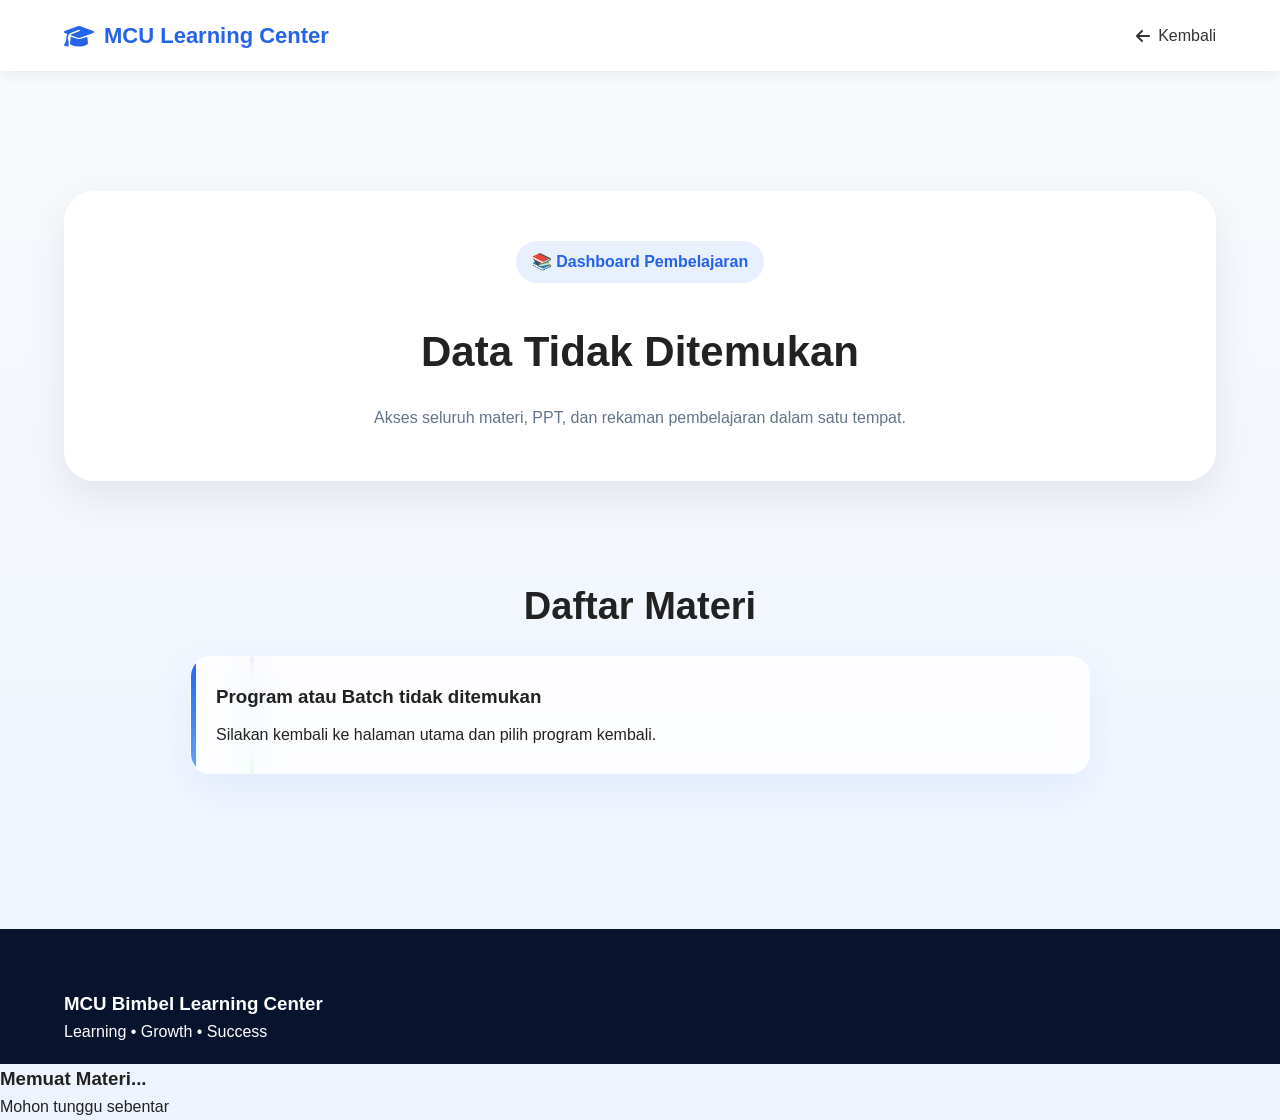
==== dashboard.html @ 76583310 "Update dashboard.html" ====
<!DOCTYPE html>
<html lang="id">

<head>

<meta charset="UTF-8">
<meta name="viewport" content="width=device-width, initial-scale=1.0">

<title>Dashboard Pembelajaran</title>

<link rel="stylesheet" href="style.css">

<link
href="https://cdnjs.cloudflare.com/ajax/libs/font-awesome/6.5.1/css/all.min.css"
rel="stylesheet">

</head>

<body>

<!-- NAVBAR -->

<nav class="navbar">

<div class="container nav-content">

<div class="logo">

<i class="fa-solid fa-graduation-cap"></i>
MCU Learning Center

</div>

<a href="index.html" class="back-btn">

<i class="fa-solid fa-arrow-left"></i>
Kembali

</a>

</div>

</nav>

<!-- HEADER DASHBOARD -->

<section class="dashboard-hero">

<div class="container">

<div class="dashboard-card">

<div class="dashboard-badge">

📚 Dashboard Pembelajaran

</div>

<h1 id="dashboardTitle">

Loading...

</h1>

<p>

Akses seluruh materi, PPT,
dan rekaman pembelajaran
dalam satu tempat.

</p>

</div>

</div>

</section>

<!-- MATERI -->

<section class="section">

<div class="container">

<h2>

Daftar Materi

</h2>

<div class="timeline-modern">

<div id="timeline">

</div>

</div>

</div>

</section>

<!-- FOOTER -->

<footer>

<div class="container">

<h3>

MCU Bimbel Learning Center

</h3>

<p>

Learning • Growth • Success

</p>

</div>

</footer>

<script>

const API_URL =
"https://script.google.com/macros/s/AKfycbwVinCt06UJxDWd9yLcsHuWJWqrCDmBwEvQCxoLQ9MLCGVzFSXg93Bk9f0joIGJ3cC_/exec";

async function loadDashboard() {

const params =
new URLSearchParams(
window.location.search
);

const program =
params.get("program");

const batch =
params.get("batch");

console.log("PROGRAM:", program);
console.log("BATCH:", batch);

if(!program || !batch){

    document
    .getElementById("dashboardTitle")
    .innerText =
    "Data Tidak Ditemukan";

    document
    .getElementById("timeline")
    .innerHTML = `
    <div class="timeline-item">
        <h3>Program atau Batch tidak ditemukan</h3>
        <p>
            Silakan kembali ke halaman utama
            dan pilih program kembali.
        </p>
    </div>
    `;

    return;
}

document
.getElementById("dashboardTitle")
.innerText =
program + " - " + batch;

try {

const response =
await fetch(API_URL);

const data =
await response.json();

const materi =
data.materi.filter(item =>

item.program === program &&
item.bulan === batch

);

let html = "";

materi.forEach((item,index) => {

html += `

<div class="timeline-row">

    <div class="timeline-marker">

        <div class="timeline-number">

            ${(index + 1).toString().padStart(2,'0')}

        </div>

    </div>

    <div class="timeline-item modern">

        <div class="tanggal">

            📅 ${item.tanggal}

        </div>

        <h3>

            Pertemuan ${item.pertemuan}

        </h3>

        <p>

            ${item.materi}

        </p>

        <div class="btn-group">

            <a
            href="${item.ppt}"
            target="_blank"
            class="btn ppt">

                📄 PPT

            </a>

            <a
            href="${item.rekaman}"
            target="_blank"
            class="btn video">

                ▶ Rekaman

            </a>

        </div>

    </div>

</div>

`;

});



document
.getElementById("timeline")
.innerHTML =
html;

}
catch(error){

console.error(error);

}

}

loadDashboard();

</script>

</body>

<div id="loadingScreen">

    <div class="loader"></div>

    <h3>Memuat Materi...</h3>

    <p>Mohon tunggu sebentar</p>

</div>

</html>
---- style.css ----
*{
margin:0;
padding:0;
box-sizing:border-box;
scroll-behavior:smooth;
}

body{
font-family:Inter,Arial,sans-serif;
background:#f7f9fc;
color:#222;
line-height:1.6;
}

.container{
width:90%;
max-width:1200px;
margin:auto;
}

/* =========================
   NAVBAR
========================= */

.navbar{
background:white;
position:sticky;
top:0;
z-index:999;
box-shadow:0 2px 15px rgba(0,0,0,.08);
}

.nav-content{
display:flex;
justify-content:space-between;
align-items:center;
padding:18px 0;
}

.logo{
font-size:22px;
font-weight:700;
color:#2563eb;
}

.navbar ul{
display:flex;
gap:20px;
list-style:none;
}

.navbar a{
text-decoration:none;
color:#333;
font-weight:500;
}

/* =========================
   HERO
========================= */

.hero{
min-height:90vh;
display:flex;
justify-content:center;
align-items:center;
text-align:center;
background:
linear-gradient(
135deg,
#2563eb,
#1e40af
);
color:white;
}

.hero-content{
max-width:850px;
padding:20px;
}

.badge{
display:inline-block;
padding:8px 16px;
background:rgba(255,255,255,.2);
border-radius:50px;
margin-bottom:20px;
}

.hero h1{
font-size:60px;
margin-bottom:20px;
}

.hero p{
font-size:22px;
line-height:1.8;
}

.hero-buttons{
margin-top:30px;
}

.btn-primary,
.btn-secondary{
padding:15px 25px;
border-radius:12px;
text-decoration:none;
margin:0 10px;
display:inline-block;
font-weight:600;
}

.btn-primary{
background:white;
color:#2563eb;
}

.btn-secondary{
border:2px solid white;
color:white;
}

/* =========================
   STATS
========================= */

.stats{
display:grid;
grid-template-columns:repeat(auto-fit,minmax(250px,1fr));
gap:20px;
width:90%;
max-width:1200px;
margin:-50px auto 0;
}

.stat-card{
background:white;
padding:30px;
border-radius:20px;
text-align:center;
box-shadow:0 5px 25px rgba(0,0,0,.08);
}

/* =========================
   SECTION
========================= */

.section{
padding:35px 0;
}

.section h2{
text-align:center;
margin-bottom:20px;
font-size:38px;
}

/* =========================
   FLOW
========================= */

.flow-grid{
display:grid;
grid-template-columns:repeat(auto-fit,minmax(250px,1fr));
gap:25px;
}

.flow-card{
background:white;
padding:30px;
border-radius:20px;
text-align:center;
box-shadow:0 5px 25px rgba(0,0,0,.08);
}

/* =========================
   PROGRAM
========================= */

.program-grid{
display:grid;
grid-template-columns:repeat(auto-fit,minmax(300px,1fr));
gap:25px;
}

.program-card{
background:white;
padding:30px;
border-radius:20px;
text-align:center;
box-shadow:0 5px 25px rgba(0,0,0,.08);
}

.icon{
font-size:50px;
color:#2563eb;
margin-bottom:20px;
}

.program-card button{
margin-top:20px;
padding:12px 20px;
border:none;
background:#2563eb;
color:white;
border-radius:10px;
cursor:pointer;
transition:.3s;
}

.program-card button:disabled{
opacity:.8;
cursor:not-allowed;
transform:scale(.98);
}
/* =========================
   PORTAL
========================= */

.portal-header{
text-align:center;
margin-bottom:40px;
}

.portal-header p{
color:#666;
}

.batch-grid{
display:grid;
grid-template-columns:repeat(auto-fit,minmax(280px,1fr));
gap:25px;
}

.batch-card{
background:white;
padding:30px;
border-radius:20px;
text-align:center;
box-shadow:0 5px 25px rgba(0,0,0,.08);
}

.batch-card h3{
margin-bottom:10px;
}

.batch-card p{
color:#666;
margin-bottom:15px;
}

.batch-card button{
padding:12px 20px;
border:none;
background:#2563eb;
color:white;
border-radius:10px;
cursor:pointer;
}

/* =========================
   ACCESS CODE
========================= */

.access-card{
max-width:600px;
margin:auto;
background:white;
padding:40px;
border-radius:20px;
box-shadow:0 5px 25px rgba(0,0,0,.08);
text-align:center;
}

.access-card p{
margin-bottom:20px;
color:#666;
}

.access-card input{
width:100%;
padding:15px;
border:1px solid #ddd;
border-radius:10px;
font-size:16px;
}

.access-card button{
width:100%;
margin-top:15px;
padding:15px;
border:none;
background:#2563eb;
color:white;
border-radius:10px;
cursor:pointer;
}

/* =========================
   DASHBOARD
========================= */

.dashboard-header{
text-align:center;
margin-bottom:40px;
}

.dashboard-header p{
color:#666;
}

.timeline-item{
background:white;
padding:25px;
border-radius:20px;
margin-bottom:20px;
box-shadow:0 5px 25px rgba(0,0,0,.08);
}

.tanggal{
font-weight:700;
color:#2563eb;
margin-bottom:10px;
}

.timeline-item h3{
margin-bottom:10px;
}

.btn-group{
margin-top:20px;
}

.btn{
display:inline-block;
padding:12px 20px;
border-radius:10px;
text-decoration:none;
color:white;
margin-right:10px;
}

.ppt{
background:#16a34a;
}

.video{
background:#dc2626;
}

/* =========================
   FAQ
========================= */

.faq-item{
background:white;
padding:20px;
margin-bottom:15px;
border-radius:15px;
box-shadow:0 5px 25px rgba(0,0,0,.05);
}

/* =========================
   FOOTER
========================= */

footer{

background:#08142d;
color:white;

margin-top:100px;
padding:60px 0 20px;

}

.footer-grid{

display:grid;

grid-template-columns:
2fr 1fr 1fr;

gap:50px;

}

.footer-brand p{

margin-top:15px;
color:#cbd5e1;
line-height:1.8;

}

.footer-menu h4,
.footer-contact h4{

margin-bottom:20px;

}

.footer-menu ul{

list-style:none;
padding:0;

}

.footer-menu li{

margin-bottom:12px;

}

.footer-menu a{

color:#cbd5e1;
text-decoration:none;

transition:.3s;

}

.footer-menu a:hover{

color:white;

}

.footer-contact p{

margin-bottom:12px;
color:#cbd5e1;

}

.footer-contact i{

margin-right:8px;
color:#3b82f6;

}

.footer-bottom{

margin-top:40px;
padding-top:20px;

border-top:
1px solid rgba(255,255,255,.1);

text-align:center;

color:#94a3b8;

font-size:14px;

}

@media(max-width:768px){

.footer-grid{

grid-template-columns:1fr;
text-align:center;

}

}

/* =========================
   UTILITY
========================= */

.hidden{
display:none !important;
}

/* =========================
   MOBILE
========================= */

@media(max-width:768px){

.hero h1{
font-size:40px;
}

.hero p{
font-size:18px;
}

.nav-content{
flex-direction:column;
gap:15px;
}

.navbar ul{
flex-wrap:wrap;
justify-content:center;
}

.section{
padding:35px 0;
}

.section h2{
font-size:20px;
}

.btn-primary,
.btn-secondary{
display:block;
margin:10px auto;
max-width:250px;
}

}

:root{
--primary:#2563eb;
--secondary:#3b82f6;
--bg:#f8fafc;
--card:#ffffff;
--shadow:0 15px 40px rgba(37,99,235,.08);
}

body{
background:
linear-gradient(
180deg,
#f8fafc,
#eef4ff
);
}

/* HERO PREMIUM */

.hero{
position:relative;
overflow:hidden;
}

.hero::before{
content:"";
position:absolute;
width:600px;
height:600px;
background:rgba(255,255,255,.08);
border-radius:50%;
top:-200px;
right:-150px;
filter:blur(30px);
}

.hero::after{
content:"";
position:absolute;
width:400px;
height:400px;
background:rgba(255,255,255,.05);
border-radius:50%;
bottom:-150px;
left:-100px;
filter:blur(30px);
}

/* FLOATING CIRCLES */

.floating-circle{
position:absolute;
border-radius:50%;
background:rgba(255,255,255,.08);
backdrop-filter:blur(20px);
animation:float 8s infinite ease-in-out;
}

.c1{
width:120px;
height:120px;
top:20%;
left:10%;
}

.c2{
width:200px;
height:200px;
right:10%;
top:30%;
animation-delay:2s;
}

.c3{
width:90px;
height:90px;
bottom:15%;
left:20%;
animation-delay:4s;
}

@keyframes float{

0%{
transform:translateY(0px);
}

50%{
transform:translateY(-25px);
}

100%{
transform:translateY(0px);
}

}

/* GLASS CARD */

.program-card,
.flow-card,
.stat-card,
.batch-card,
.timeline-item,
.access-card,
.faq-item{

background:
rgba(255,255,255,.8);

backdrop-filter:
blur(15px);

border:
1px solid rgba(255,255,255,.4);

box-shadow:
var(--shadow);

transition:
all .35s ease;

}

/* PREMIUM HOVER */

.program-card:hover,
.batch-card:hover,
.timeline-item:hover,
.flow-card:hover,
.stat-card:hover{

transform:
translateY(-8px);

box-shadow:
0 25px 50px rgba(37,99,235,.15);

}

/* ICON ANIMATION */

.icon{

transition:.4s;

}

.program-card:hover .icon{

transform:
scale(1.15)
rotate(8deg);

}

/* BUTTON PREMIUM */

.program-card button,
.batch-card button,
.access-card button,
.btn{

position:relative;
overflow:hidden;

background:
linear-gradient(
135deg,
#2563eb,
#3b82f6
);

border:none;

box-shadow:
0 10px 20px rgba(37,99,235,.2);

transition:.3s;

}

.program-card button:hover,
.batch-card button:hover,
.access-card button:hover,
.btn:hover{

transform:
translateY(-2px);

box-shadow:
0 15px 30px rgba(37,99,235,.35);

}

/* LOGO */

.logo{

display:flex;
align-items:center;
gap:10px;

}

.logo i{

font-size:24px;

}

/* DASHBOARD BADGE */

.dashboard-badge{

display:inline-block;

padding:8px 16px;

background:
rgba(37,99,235,.1);

color:
#2563eb;

border-radius:
999px;

font-weight:
600;

margin-bottom:
15px;

}

/* TIMELINE */

.timeline-item{

position:relative;

overflow:hidden;

}

.timeline-item::before{

content:"";

position:absolute;

top:0;
left:0;

width:5px;
height:100%;

background:
linear-gradient(
180deg,
#2563eb,
#60a5fa
);

}

/* SCROLL ANIMATION */

.section{

animation:
fadeUp .8s ease;

}

@keyframes fadeUp{

from{

opacity:0;
transform:translateY(30px);

}

to{

opacity:1;
transform:translateY(0);

}

}

/* NAVBAR PREMIUM */

.navbar{

backdrop-filter:
blur(20px);

background:
rgba(255,255,255,.9);

}

/* HERO TITLE */

.hero h1{

font-size:
72px;

font-weight:
800;

line-height:
1.1;

}

.hero p{

max-width:
700px;

margin:auto;

}

/* MOBILE */

@media(max-width:768px){

.hero h1{

font-size:42px;

}

.hero{

padding:100px 20px;

}

.floating-circle{

display:none;

}

}

/* ==========================
   MODAL SYSTEM
========================== */

.modal{

position:fixed;
top:0;
left:0;

width:100%;
height:100%;

display:flex;
justify-content:center;
align-items:center;

background:
rgba(0,0,0,.55);

backdrop-filter:
blur(10px);

z-index:99999;

animation:
fadeModal .3s ease;

}

.modal-content{

position:relative;

width:90%;
max-width:900px;

max-height:80vh;

overflow-y:auto;

padding:40px;

background:white;

border-radius:30px;

box-shadow:
0 25px 60px rgba(0,0,0,.25);

animation:
popup .3s ease;

}

.access-modal{

width:90%;
max-width:500px;

padding:45px;

text-align:center;

border-radius:30px;

background:white;

}

.access-icon{

width:90px;
height:90px;

margin:0 auto 25px;

display:flex;
justify-content:center;
align-items:center;

font-size:32px;

color:white;

border-radius:25px;

background:
linear-gradient(
135deg,
#2563eb,
#60a5fa
);

box-shadow:
0 15px 35px rgba(37,99,235,.25);

}

.access-modal h2{

font-size:34px;
font-weight:800;

margin-bottom:10px;

}

.access-modal p{

font-size:16px;

line-height:1.7;

color:#64748b;

margin-bottom:25px;

}

#kodeInput{

width:100%;

height:60px;

padding:0 20px;

font-size:16px;

border-radius:18px;

border:2px solid #e5e7eb;

background:#f8fafc;

margin-bottom:20px;

}

#kodeInput:focus{

outline:none;

border-color:#2563eb;

box-shadow:
0 0 0 5px rgba(37,99,235,.15);

}

.access-modal button{

width:100%;

height:60px;

border:none;

border-radius:18px;

font-size:17px;
font-weight:700;

color:white;

cursor:pointer;

background:
linear-gradient(
135deg,
#2563eb,
#3b82f6
);

transition:.3s;

}

.access-modal button:hover{

transform:translateY(-3px);

box-shadow:
0 15px 35px rgba(37,99,235,.3);

}

.close-modal{

position:absolute;

top:15px;
right:25px;

font-size:35px;

cursor:pointer;

color:#666;

transition:.3s;

}

.close-modal:hover{

color:#2563eb;
transform:rotate(90deg);

}

@keyframes fadeModal{

from{

opacity:0;

}

to{

opacity:1;

}

}

@keyframes popup{

from{

transform:scale(.9);
opacity:0;

}

to{

transform:scale(1);
opacity:1;

}

}

/* ==========================
   ACCESS MODAL PREMIUM
========================== */

.access-modal{

max-width:650px;
padding:50px;

}

.access-icon{

width:90px;
height:90px;

margin:0 auto 25px;

display:flex;
justify-content:center;
align-items:center;

border-radius:50%;

background:
linear-gradient(
135deg,
#2563eb,
#60a5fa
);

color:white;

font-size:35px;

box-shadow:
0 15px 30px rgba(37,99,235,.25);

}

.access-modal h2{

font-size:42px;
margin-bottom:10px;
text-align:center;

}

.access-modal p{

text-align:center;
font-size:18px;
color:#6b7280;
margin-bottom:25px;

}

#kodeInput{

width:100%;
height:60px;

padding:0 20px;

font-size:18px;

border:2px solid #e5e7eb;

border-radius:16px;

outline:none;

transition:.3s;

}

#kodeInput:focus{

border-color:#2563eb;

box-shadow:
0 0 0 5px
rgba(37,99,235,.15);

}

.access-modal button{

width:100%;
height:60px;

margin-top:20px;

border:none;

border-radius:16px;

font-size:18px;
font-weight:600;

cursor:pointer;

background:
linear-gradient(
135deg,
#2563eb,
#3b82f6
);

color:white;

transition:.3s;

}

.access-modal button:hover{

transform:translateY(-2px);

box-shadow:
0 15px 30px rgba(37,99,235,.3);

}

/* DASHBOARD PAGE */

.dashboard-hero{

padding:120px 0 60px;

}

.dashboard-card{

background:white;
padding:50px;
border-radius:30px;

text-align:center;

box-shadow:
0 15px 40px rgba(0,0,0,.08);

}

.dashboard-card h1{

font-size:42px;
margin:20px 0;

}

.dashboard-card p{

color:#64748b;

}

.back-btn{

text-decoration:none;

color:#2563eb;

font-weight:600;

display:flex;
align-items:center;
gap:8px;

}



/* =========================
   TIMELINE PREMIUM
========================= */

#timeline{
position:relative;
max-width:900px;
margin:auto;
}

#timeline::before{

content:"";

position:absolute;

left:60px;
top:0;
bottom:0;

width:4px;

background:
linear-gradient(
180deg,
#7c3aed,
#06b6d4,
#22c55e
);

border-radius:999px;

}

.timeline-row{
display:flex;
align-items:center;
gap:18px;
margin-bottom:40px;
}

.timeline-marker{

width:48px;

display:flex;
justify-content:center;
align-items:center;

flex-shrink:0;

position:relative;
z-index:5;

}

.timeline-number{

width:60px;
height:60px;

border-radius:50%;

display:flex;
align-items:center;
justify-content:center;

font-size:24px;
font-weight:700;

color:white;

background:
linear-gradient(
135deg,
#7c3aed,
#3b82f6
);

box-shadow:
0 15px 30px rgba(59,130,246,.25);

}

.timeline-item.modern{
padding:25px 30px;
min-height:180px;
}

.timeline-item.modern:hover{

transform:translateY(-8px);

}

.timeline-item.modern::after{

content:"📚";

position:absolute;

right:35px;
top:50%;

transform:translateY(-50%);

font-size:70px;

opacity:.08;

background:none;

width:auto;
height:auto;

}

.timeline-item.modern h3{

font-size:36px;
margin:15px 0;

}

.timeline-item.modern p{

font-size:28px;
color:#64748b;

margin-bottom:20px;

}

.tanggal{

display:inline-block;

padding:10px 18px;

border-radius:999px;

background:#eef2ff;

font-weight:600;

color:#2563eb;

}

@media(max-width:768px){

#timeline::before{

left:60px;

}

.timeline-row{

gap:15px;

}

.timeline-marker{

width:60px;

}

.timeline-number{

width:50px;
height:50px;

font-size:18px;
}

.timeline-item.modern h3{

font-size:22px;

}

.timeline-item.modern p{

font-size:28px;

}

}

.btn-group .btn{

padding:14px 22px;

font-size:15px;

font-weight:600;

border-radius:12px;

min-width:140px;

}


/* FAQ ACCORDION */

.faq-item{

background:white;
border-radius:20px;
overflow:hidden;
margin-bottom:20px;

box-shadow:
0 5px 25px rgba(0,0,0,.05);

}

.faq-question{
width:100%;
background:none;
border:none;
cursor:pointer;

display:flex;
justify-content:space-between;
align-items:center;

font-size:22px;
font-weight:700;

padding:10px 0;
}

.faq-answer{
max-height:0;
overflow:hidden;
transition:.3s;
}

.faq-item.active .faq-answer{
max-height:200px;
padding-top:15px;
}

.faq-question i{
transition:.3s;
}

.faq-item.active .faq-question i{
transform:rotate(180deg);
}

/* =========================
   ABOUT SECTION
========================= */

.about-card{

background:white;
border-radius:30px;

padding:70px;

box-shadow:
0 20px 60px rgba(0,0,0,.08);

display:grid;

grid-template-columns:
1.2fr .8fr;

gap:60px;

align-items:center;

}

.about-left h2{

font-size:48px;

line-height:1.2;

margin:20px 0;

}

.about-left p{

font-size:18px;

line-height:1.9;

color:#64748b;

max-width:650px;

margin:0 auto 20px;

text-align:center;

}

.about-left{

display:flex;

flex-direction:column;

justify-content:center;

text-align:center;

}

.section-badge{

display:inline-block;

padding:10px 18px;

border-radius:999px;

background:#dbeafe;

color:#2563eb;

font-weight:600;

font-size:14px;

}

.about-features{

display:grid;

grid-template-columns:
repeat(2,1fr);

gap:15px;

margin-top:30px;

max-width:650px;

margin-left:auto;

margin-right:auto;

}

.about-features div{

background:#f8fafc;

padding:18px;

border-radius:15px;

font-weight:600;

transition:.3s;

}

.about-features div:hover{

transform:translateY(-4px);

background:#eff6ff;

}

.about-right{

text-align:center;

}

.about-illustration{

width:220px;

height:220px;

margin:auto;

border-radius:50%;

background:
linear-gradient(
135deg,
#2563eb,
#60a5fa
);

display:flex;

align-items:center;

justify-content:center;

font-size:90px;

color:white;

box-shadow:
0 20px 50px rgba(37,99,235,.3);

margin-bottom:25px;

}

.about-right h3{

font-size:28px;

margin-bottom:15px;

}

.about-right p{

color:#64748b;

line-height:1.8;

}

@media(max-width:900px){

.about-card{

grid-template-columns:1fr;

padding:40px 25px;

}

.about-left h2{

font-size:42px;

line-height:1.2;

max-width:650px;

margin:20px auto 30px;

text-align:center;

}

.about-features{

grid-template-columns:1fr;

}

.about-illustration{

width:160px;

height:160px;

font-size:70px;

}

}

.toast{

position:fixed;

top:30px;
right:30px;

color:white;

padding:16px 24px;

border-radius:14px;

display:flex;
align-items:center;
gap:10px;

font-weight:600;

box-shadow:
0 15px 35px rgba(0,0,0,.25);

transform:translateX(400px);

transition:.4s;

z-index:99999;

}

.toast.show{

transform:translateX(0);

}

.toast.success{

background:
linear-gradient(
135deg,
#22c55e,
#16a34a
);

}

.toast.error{

background:
linear-gradient(
135deg,
#ef4444,
#dc2626
);

}
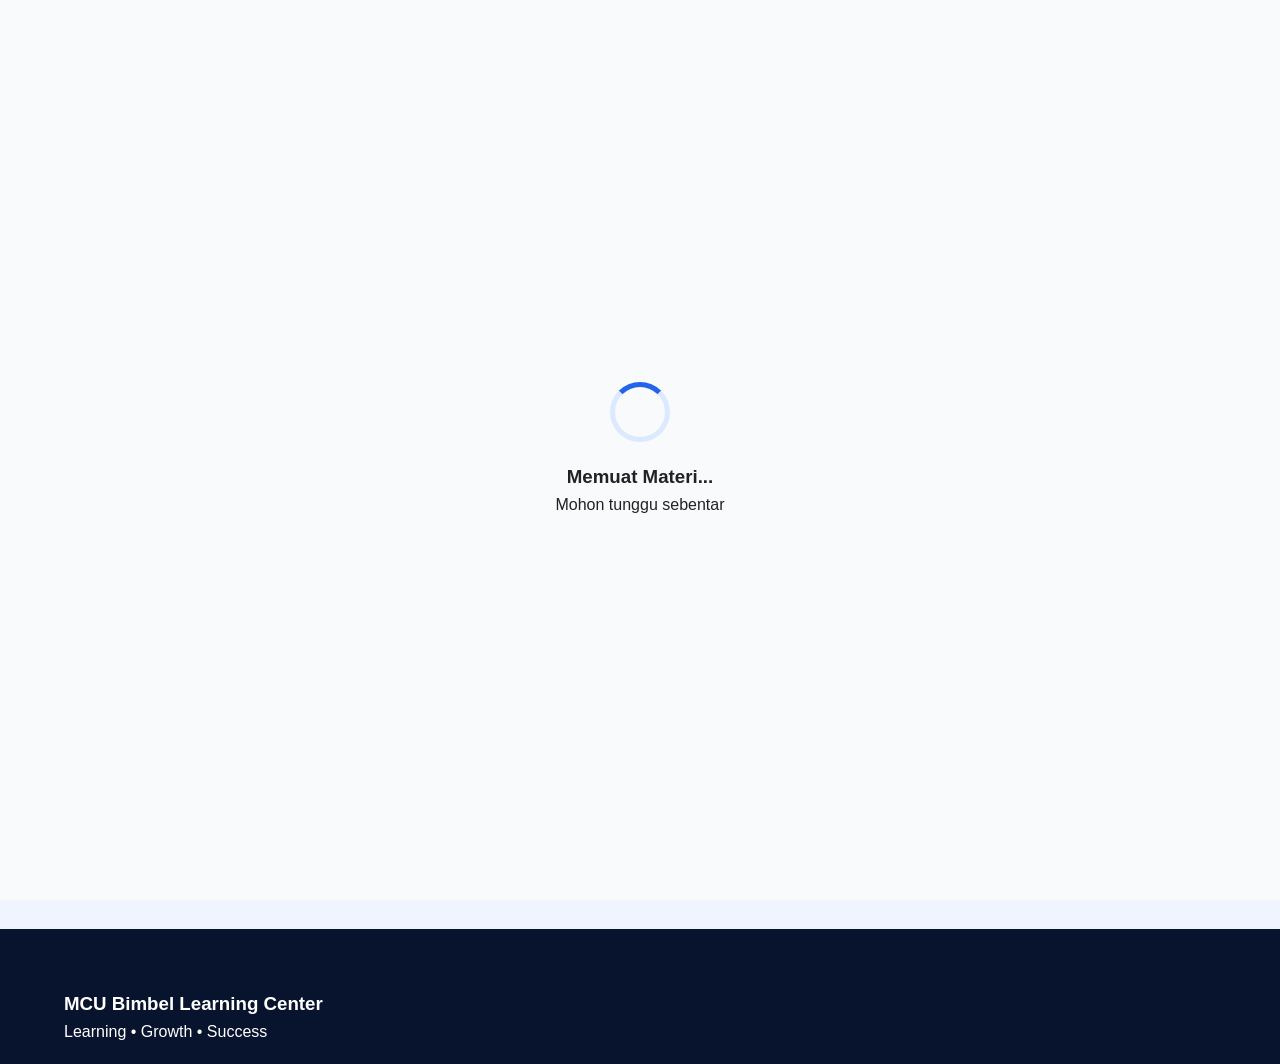
==== commit c8ede064: "Update dashboard.html" ====
--- a/dashboard.html
+++ b/dashboard.html
@@ -274,16 +274,15 @@
 
 </script>
 
+<div id="loadingScreen">
+
+    <div class="loader"></div>
+
+    <h3>Memuat Materi...</h3>
+
+    <p>Mohon tunggu sebentar</p>
+
+</div>
+    
 </body>
-
-<div id="loadingScreen">
-
-    <div class="loader"></div>
-
-    <h3>Memuat Materi...</h3>
-
-    <p>Mohon tunggu sebentar</p>
-
-</div>
-
 </html>
--- a/style.css
+++ b/style.css
@@ -1825,3 +1825,45 @@
 );
 
 }
+
+#loadingScreen{
+position:fixed;
+top:0;
+left:0;
+width:100%;
+height:100%;
+background:#f8fafc;
+display:flex;
+flex-direction:column;
+justify-content:center;
+align-items:center;
+z-index:9999;
+}
+
+.loader{
+width:60px;
+height:60px;
+border:5px solid #dbeafe;
+border-top:5px solid #2563eb;
+border-radius:50%;
+animation:spin 1s linear infinite;
+margin-bottom:20px;
+}
+
+@keyframes spin{
+
+0%{
+transform:rotate(0deg);
+}
+
+100%{
+transform:rotate(360deg);
+}
+
+}
+
+#loadingScreen.hide{
+opacity:0;
+visibility:hidden;
+transition:.5s;
+}
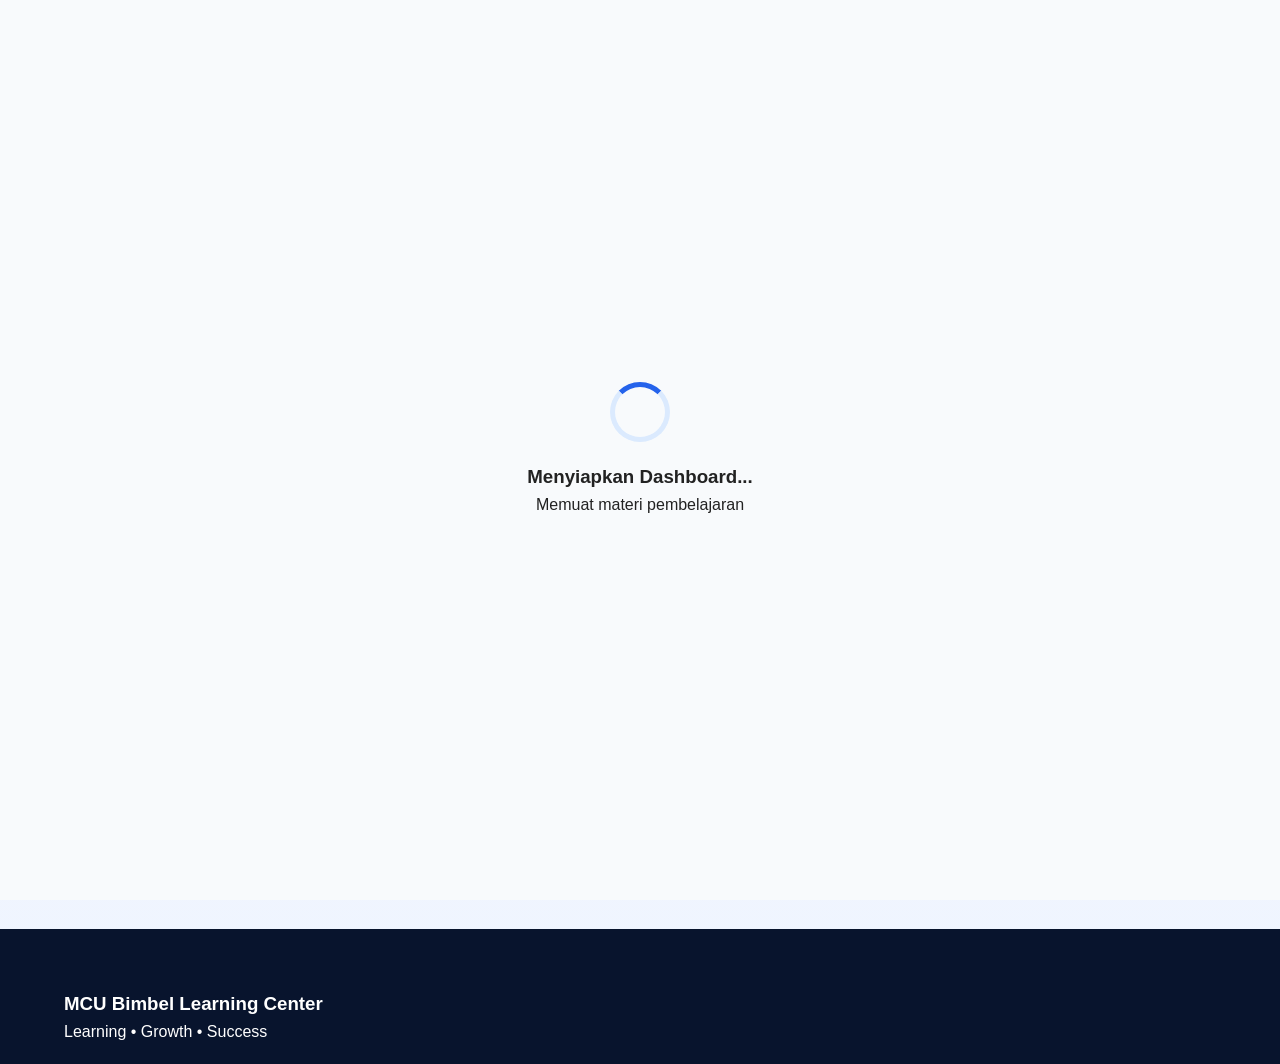
==== commit e2b440ad: "Delete loading screen from dashboard.html Removed loading screen HTML from dashboard." ====
--- a/dashboard.html
+++ b/dashboard.html
@@ -17,6 +17,16 @@
 </head>
 
 <body>
+
+<div id="loadingScreen">
+
+    <div class="loader"></div>
+
+    <h3>Menyiapkan Dashboard...</h3>
+
+    <p>Memuat materi pembelajaran</p>
+
+</div>
 
 <!-- NAVBAR -->
 
@@ -273,16 +283,6 @@
 loadDashboard();
 
 </script>
-
-<div id="loadingScreen">
-
-    <div class="loader"></div>
-
-    <h3>Memuat Materi...</h3>
-
-    <p>Mohon tunggu sebentar</p>
-
-</div>
-    
+  
 </body>
 </html>
--- a/style.css
+++ b/style.css
@@ -1867,3 +1867,45 @@
 visibility:hidden;
 transition:.5s;
 }
+
+#loadingScreen{
+position:fixed;
+top:0;
+left:0;
+width:100%;
+height:100%;
+background:#f8fafc;
+display:flex;
+flex-direction:column;
+justify-content:center;
+align-items:center;
+z-index:99999;
+}
+
+.loader{
+width:60px;
+height:60px;
+border:5px solid #dbeafe;
+border-top:5px solid #2563eb;
+border-radius:50%;
+animation:spin 1s linear infinite;
+margin-bottom:20px;
+}
+
+@keyframes spin{
+
+0%{
+transform:rotate(0deg);
+}
+
+100%{
+transform:rotate(360deg);
+}
+
+}
+
+.hide-loader{
+opacity:0;
+visibility:hidden;
+transition:.5s;
+}
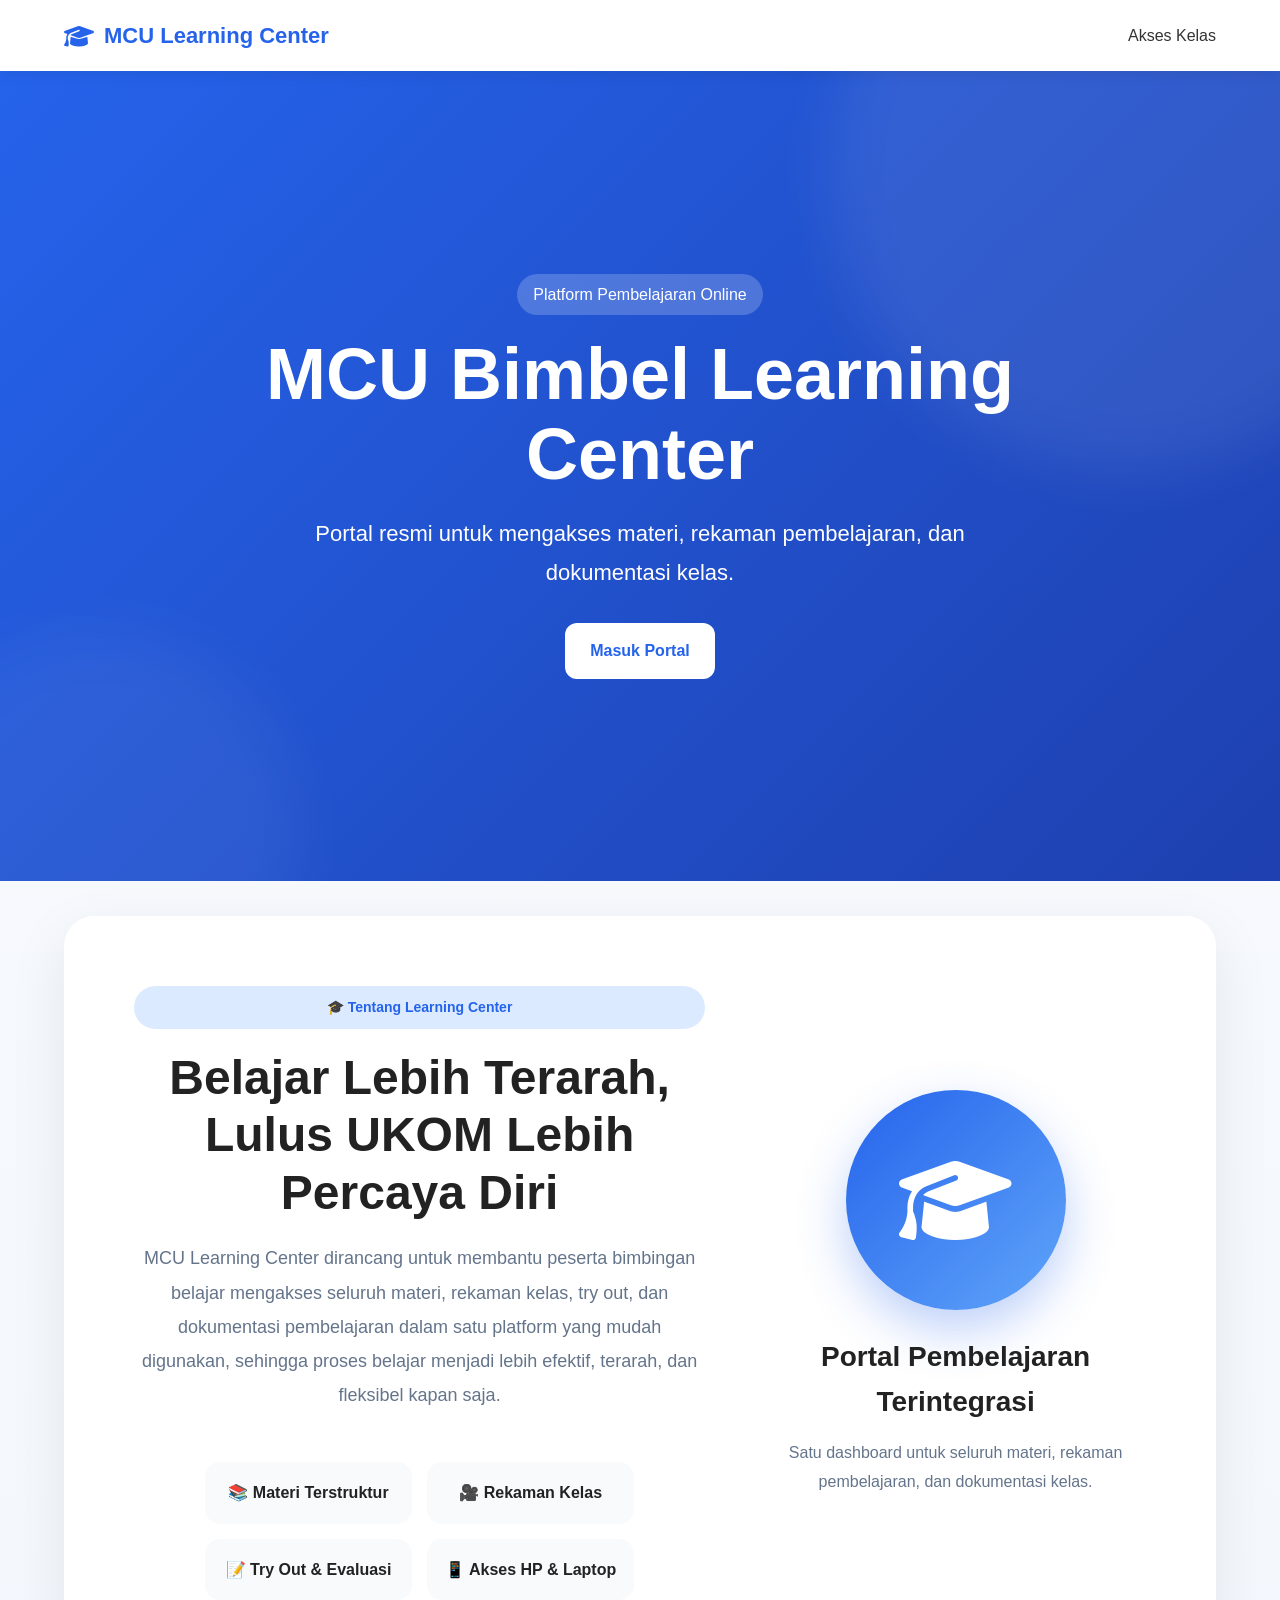
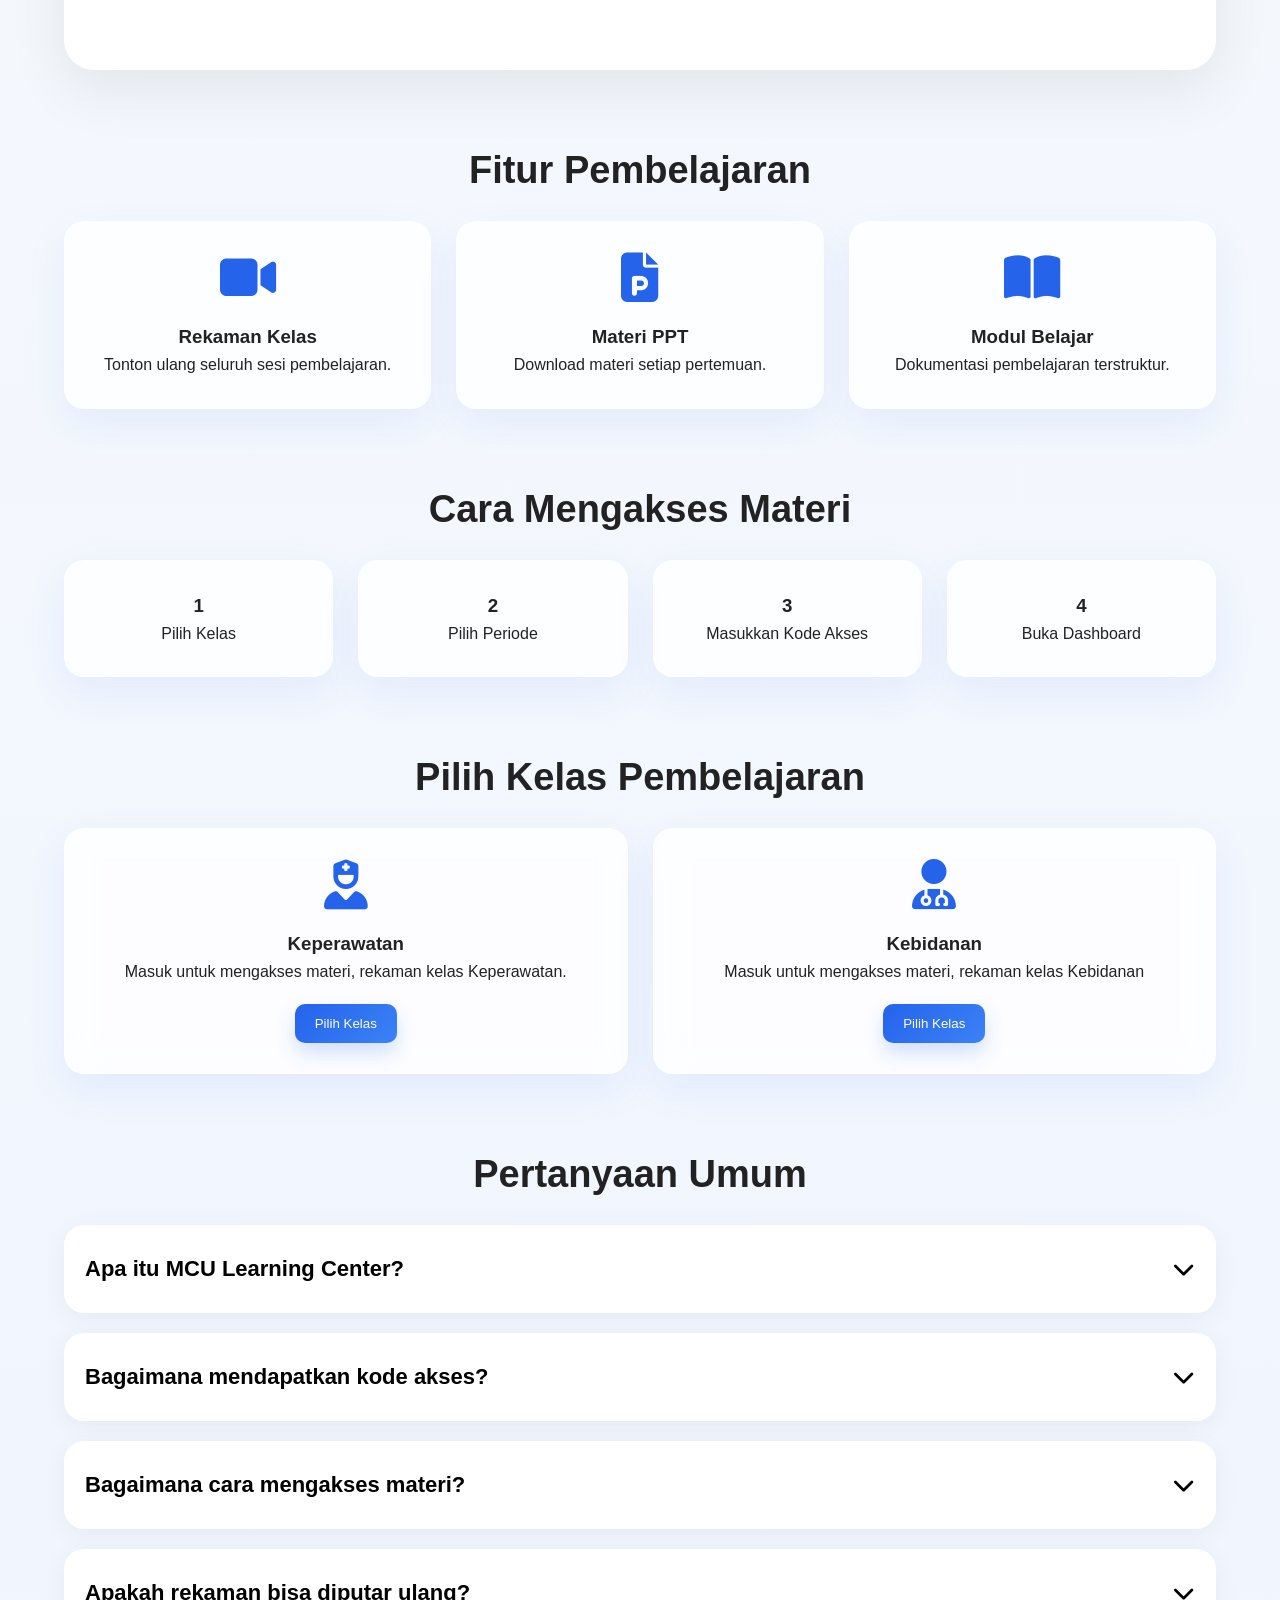
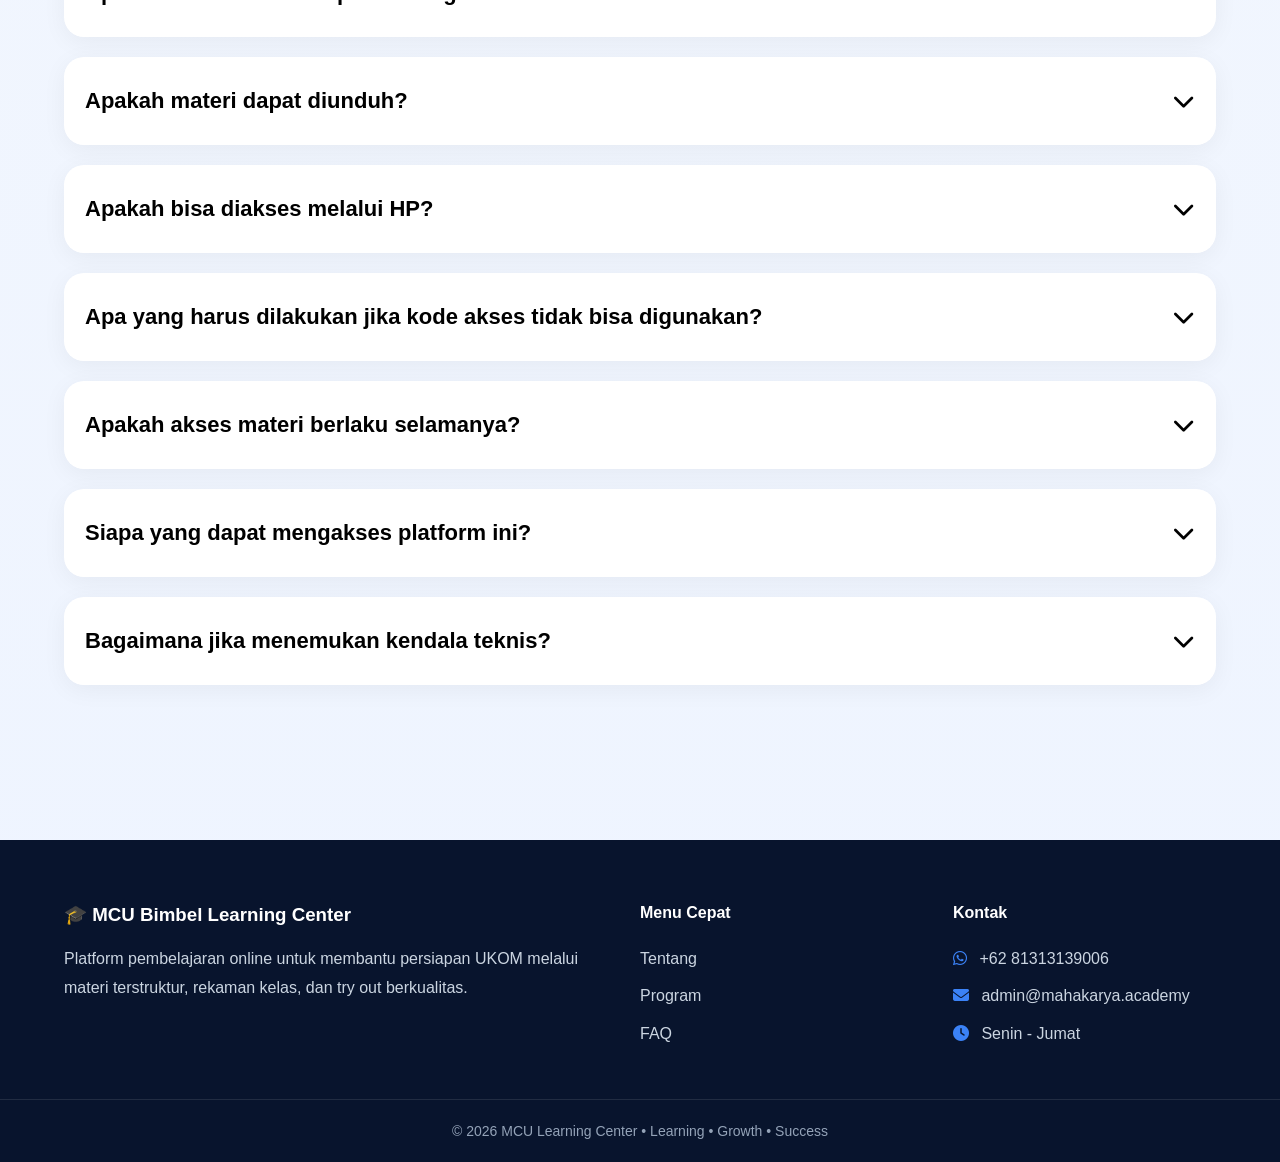
==== commit 085fe030: "Update dashboard.html" ====
--- a/dashboard.html
+++ b/dashboard.html
@@ -139,40 +139,30 @@
 
 async function loadDashboard() {
 
-const params =
-new URLSearchParams(
-window.location.search
+const program =
+sessionStorage.getItem(
+"program"
 );
 
-const program =
-params.get("program");
-
 const batch =
-params.get("batch");
+sessionStorage.getItem(
+"batch"
+);
 
 console.log("PROGRAM:", program);
 console.log("BATCH:", batch);
 
 if(!program || !batch){
 
-    document
-    .getElementById("dashboardTitle")
-    .innerText =
-    "Data Tidak Ditemukan";
-
-    document
-    .getElementById("timeline")
-    .innerHTML = `
-    <div class="timeline-item">
-        <h3>Program atau Batch tidak ditemukan</h3>
-        <p>
-            Silakan kembali ke halaman utama
-            dan pilih program kembali.
-        </p>
-    </div>
-    `;
+    alert(
+    "Sesi akses berakhir, silakan login kembali"
+    );
+
+    window.location.href =
+    "index.html";
 
     return;
+
 }
 
 document
@@ -182,11 +172,12 @@
 
 try {
 
-const response =
-await fetch(API_URL);
-
 const data =
-await response.json();
+JSON.parse(
+localStorage.getItem("allData")
+);
+
+console.log("DATA API:", data);
 
 const materi =
 data.materi.filter(item =>
@@ -195,6 +186,28 @@
 item.bulan === batch
 
 );
+    
+console.log("MATERI:", materi);
+
+if(materi.length === 0){
+
+document
+.getElementById("timeline")
+.innerHTML =
+`
+<div style="text-align:center;padding:40px;">
+    Belum ada materi untuk batch ini
+</div>
+`;
+
+document
+.getElementById("loadingScreen")
+.style.display =
+"none";
+
+return;
+
+}
 
 let html = "";
 
@@ -271,10 +284,20 @@
 .innerHTML =
 html;
 
+document
+.getElementById("loadingScreen")
+.style.display =
+"none";
+
 }
 catch(error){
 
 console.error(error);
+
+document
+.getElementById("loadingScreen")
+.style.display =
+"none";
 
 }
 
